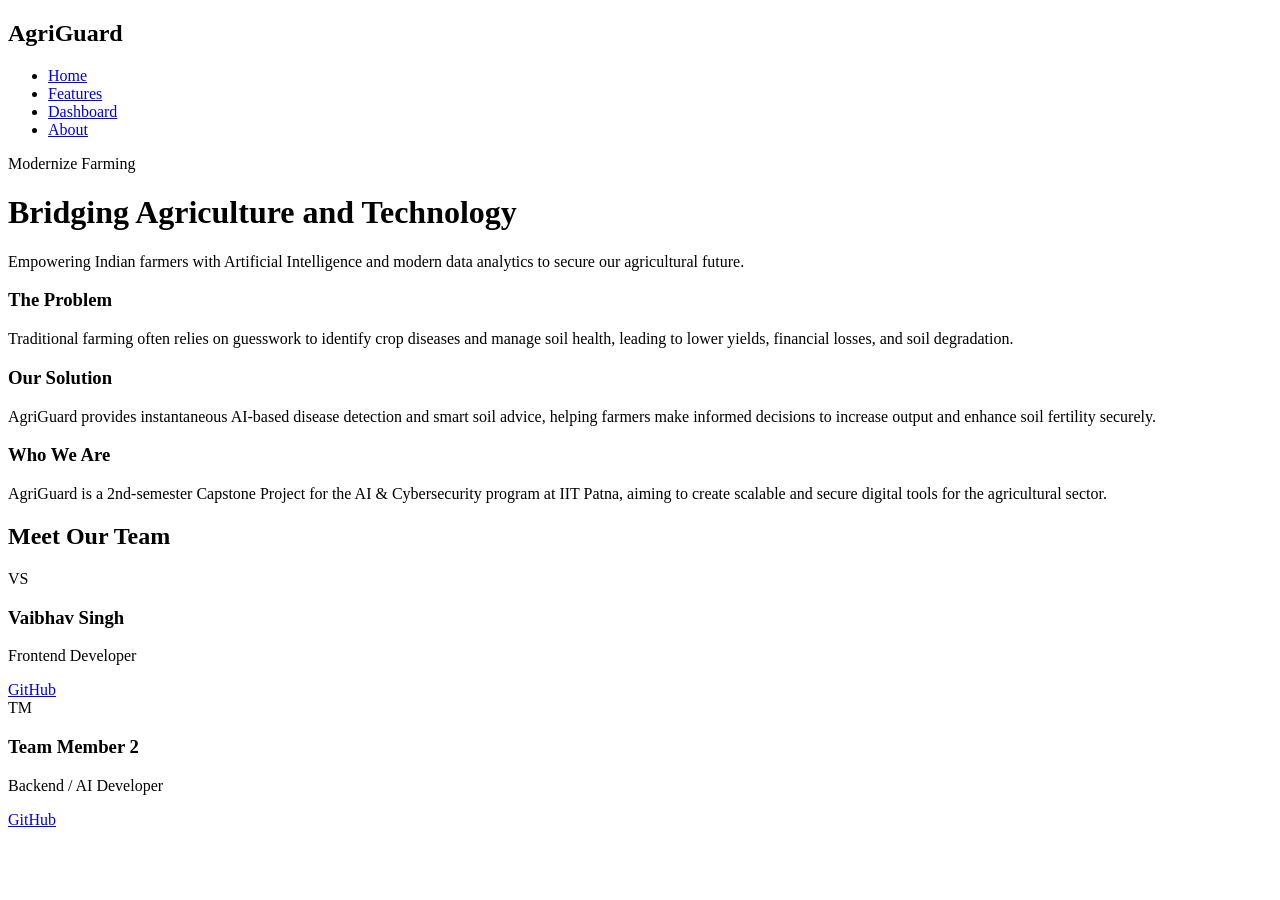
==== Frontend/about.html @ eecc4c0a "Create about.html" ====
<!DOCTYPE html>
<html lang="en">
<head>
    <meta charset="UTF-8">
    <meta name="viewport" content="width=device-width, initial-scale=1.0">
    <title>About Us - AgriGuard</title>
    <link rel="stylesheet" href="style.css">
    <link href="https://fonts.googleapis.com/css2?family=Poppins:wght@300;400;600&display=swap" rel="stylesheet">
</head>
<body>

    <nav class="navbar">
        <div class="logo">
            <h2>AgriGuard</h2>
        </div>
        <ul class="nav-links">
            <li><a href="index.html">Home</a></li>
            <li><a href="index.html#features">Features</a></li>
            <li><a href="dashboard.html">Dashboard</a></li>
            <li><a href="about.html">About</a></li>
        </ul>
    </nav>

    <div class="about-hero">
        <div class="hero-image"></div>
        <div class="hero-content">
            <span class="sub-title">Modernize Farming</span>
            <h1>Bridging <span class="highlight">Agriculture</span> and <span class="highlight">Technology</span></h1>
            <p>Empowering Indian farmers with Artificial Intelligence and modern data analytics to secure our agricultural future.</p>
        </div>
    </div>

    <div class="about-details-section">
        <div class="details-card">
            <h3>The Problem</h3>
            <p>Traditional farming often relies on guesswork to identify crop diseases and manage soil health, leading to lower yields, financial losses, and soil degradation.</p>
        </div>
        <div class="details-card">
            <h3>Our Solution</h3>
            <p>AgriGuard provides instantaneous AI-based disease detection and smart soil advice, helping farmers make informed decisions to increase output and enhance soil fertility securely.</p>
        </div>
        <div class="details-card">
            <h3>Who We Are</h3>
            <p>AgriGuard is a 2nd-semester Capstone Project for the AI & Cybersecurity program at IIT Patna, aiming to create scalable and secure digital tools for the agricultural sector.</p>
        </div>
    </div>

    <div class="team-section">
        <h2>Meet Our Team</h2>
        <div class="team-cards">
            
            <div class="team-card">
                <div class="avatar-circle">VS</div>
                <h3>Vaibhav Singh</h3>
                <p class="team-role">Frontend Developer</p>
                <a href="https://github.com/Vaibhav-Singh1008" target="_blank" class="git-btn">GitHub</a>
            </div>

            <div class="team-card">
                <div class="avatar-circle">TM</div>
                <h3>Team Member 2</h3>
                <p class="team-role">Backend / AI Developer</p>
                <a href="#" class="git-btn">GitHub</a>
            </div>

        </div>
    </div>

</body>
</html>
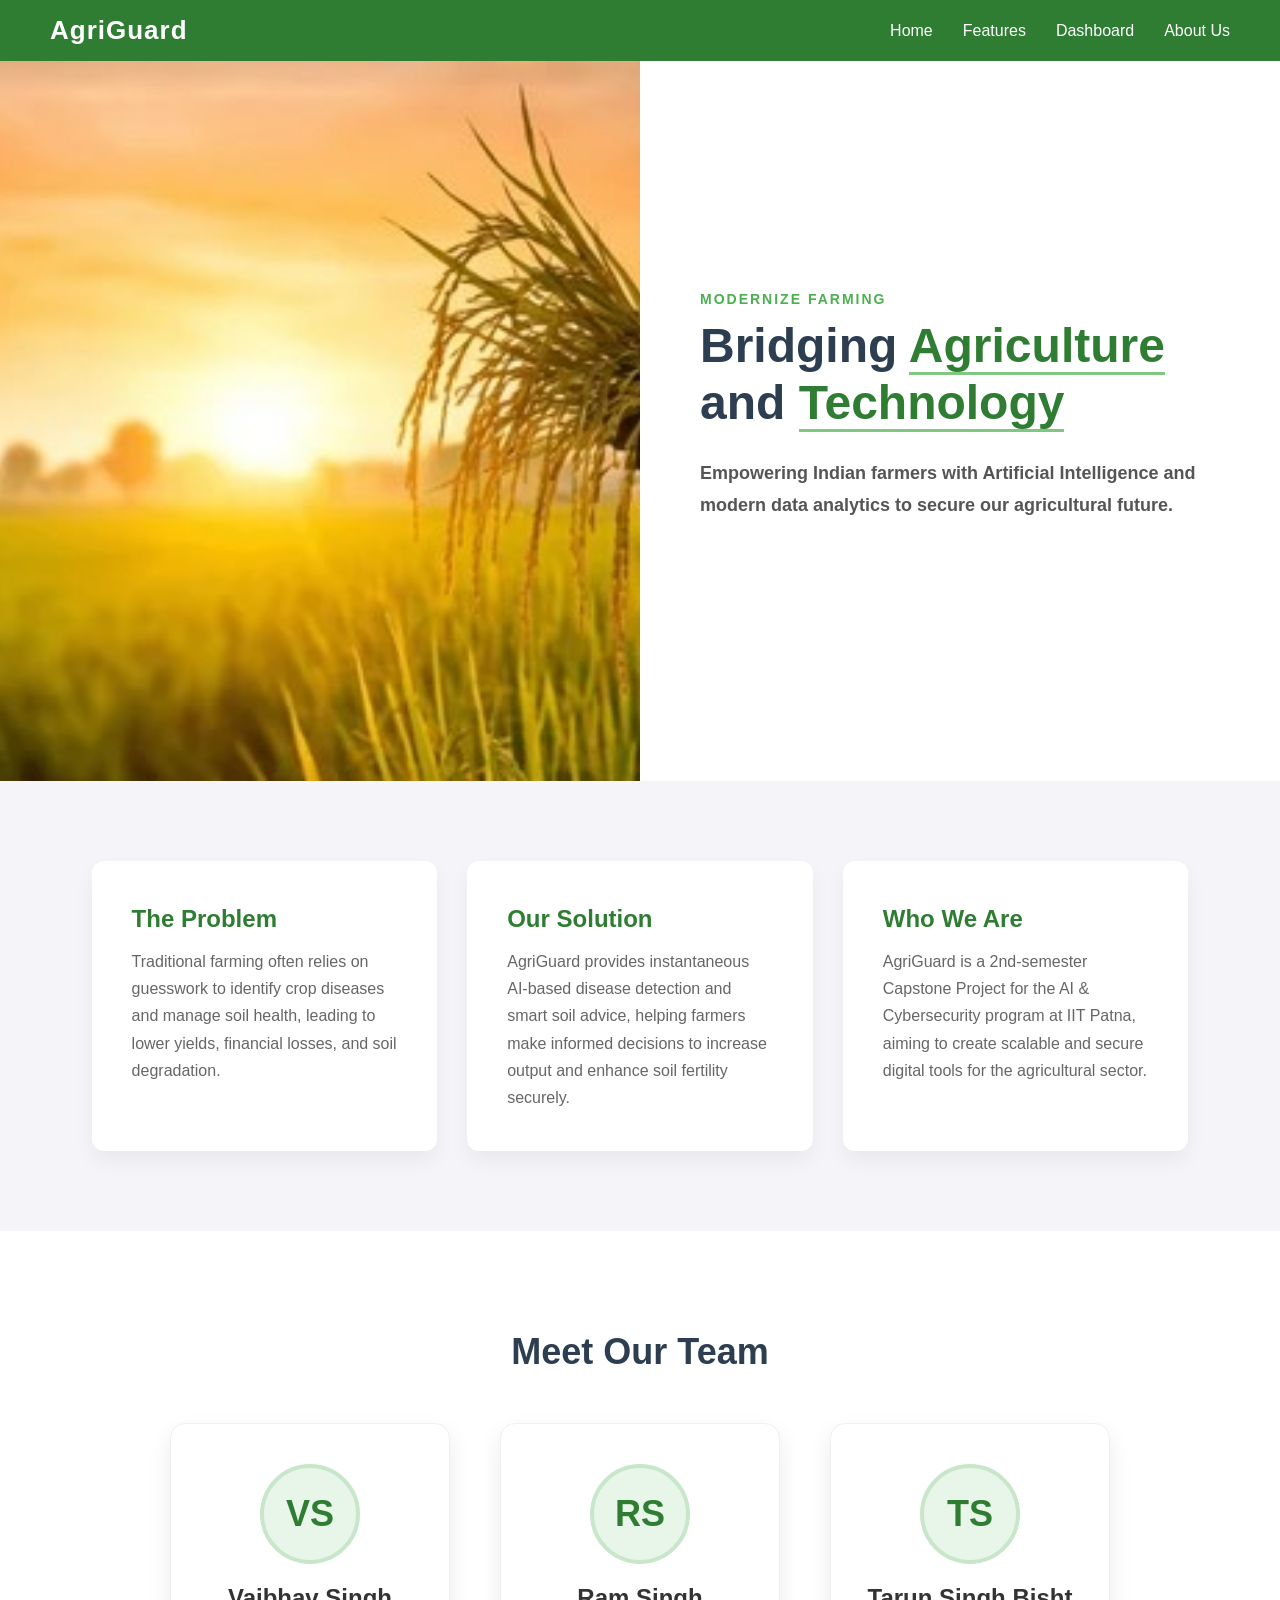
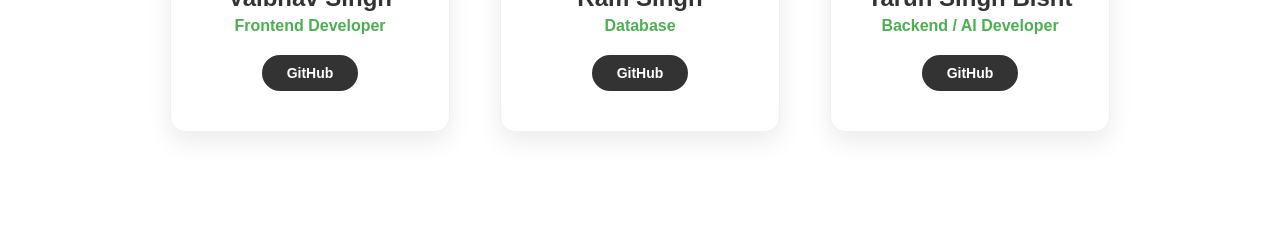
==== commit aef8942d: "Update about.html" ====
--- a/Frontend/about.html
+++ b/Frontend/about.html
@@ -17,7 +17,7 @@
             <li><a href="index.html">Home</a></li>
             <li><a href="index.html#features">Features</a></li>
             <li><a href="dashboard.html">Dashboard</a></li>
-            <li><a href="about.html">About</a></li>
+            <li><a href="about.html">About Us</a></li>
         </ul>
     </nav>
 
@@ -57,8 +57,15 @@
             </div>
 
             <div class="team-card">
-                <div class="avatar-circle">TM</div>
-                <h3>Team Member 2</h3>
+                <div class="avatar-circle">RS</div>
+                <h3>Ram Singh</h3>
+                <p class="team-role">Database</p>
+                <a href="#" class="git-btn">GitHub</a>
+            </div>
+
+            <div class="team-card">
+                <div class="avatar-circle">TS</div>
+                <h3>Tarun Singh Bisht</h3>
                 <p class="team-role">Backend / AI Developer</p>
                 <a href="#" class="git-btn">GitHub</a>
             </div>
--- a/Frontend/style.css
+++ b/Frontend/style.css
@@ -0,0 +1,466 @@
+* {
+    margin: 0;
+    padding: 0;
+    box-sizing: border-box;
+    font-family: Arial, sans-serif;
+}
+html {
+    scroll-behavior: smooth;
+}
+.navbar {
+    display: flex;
+    justify-content: space-between;
+    align-items: center;
+    background-color: #2e7d32;
+    padding: 15px 50px;
+}
+
+.logo h2 {
+    color: white;
+    font-size: 26px;
+    letter-spacing: 1px;
+}
+
+.nav-links {
+    list-style: none;
+    display: flex;
+}
+
+.nav-links li {
+    margin-left: 30px;
+}
+
+.nav-links a {
+    text-decoration: none;
+    color: white;
+    font-size: 16px;
+    transition: 0.3s;
+}
+
+.nav-links a:hover {
+    color: #c8e6c9;
+}
+
+.hero {
+    background-image: url('farm.jpg');
+    background-size: cover;
+    background-position: center;
+    height: 80vh;
+    display: flex;
+    justify-content: center;
+    align-items: center;
+    text-align: center;
+}
+
+.hero-content {
+    background-color: rgba(255, 255, 255, 0.6);
+    padding: 50px;
+    border-radius: 15px;
+    backdrop-filter: blur(10px);
+    width: 60%;
+}
+
+.hero-content h1 {
+    color: #1b5e20;
+    font-size: 48px;
+    margin-bottom: 15px;
+}
+
+.hero-content p {
+    color: #222;
+    font-size: 20px;
+    margin-bottom: 30px;
+    font-weight: bold;
+}
+
+.cta-btn {
+    background-color: #2e7d32;
+    color: white;
+    border: none;
+    padding: 15px 30px;
+    font-size: 18px;
+    border-radius: 5px;
+    cursor: pointer;
+    transition: 0.3s;
+}
+
+.cta-btn:hover {
+    background-color: #1b5e20;
+}
+.features {
+    padding: 60px 50px;
+    text-align: center;
+    background-color: #f9f9f9;
+}
+
+.features h2 {
+    color: #2e7d32;
+    font-size: 36px;
+    margin-bottom: 40px;
+}
+
+.card-container {
+    display: flex;
+    justify-content: space-between;
+}
+
+.card {
+    background-color: #c8e6d0;
+    width: 30%;
+    padding: 30px;
+    border-radius: 10px;
+    box-shadow: 0 4px 8px rgba(0, 0, 0, 0.1);
+    transition: 0.3s;
+}
+
+.card:hover {
+    transform: translateY(-10px);
+    box-shadow: 0 8px 16px rgba(0, 0, 0, 0.2);
+}
+
+.icon {
+    font-size: 50px;
+    margin-bottom: 15px;
+}
+
+.card h3 {
+    color: #333;
+    font-size: 24px;
+    margin-bottom: 15px;
+}
+
+.card p {
+    color: #666;
+    font-size: 16px;
+    line-height: 1.5;
+}
+.footer {
+    background-color: #1a1a1a;
+    color: white;
+    padding: 50px 50px 20px 50px;
+}
+
+.footer-top {
+    display: flex;
+    justify-content: space-between;
+    margin-bottom: 30px;
+}
+
+.footer-left h2 {
+    color: #4caf50;
+    font-size: 28px;
+    margin-bottom: 10px;
+}
+
+.footer-left p {
+    color: #ccc;
+    font-size: 16px;
+}
+
+.footer-center h3 {
+    margin-bottom: 15px;
+    font-size: 18px;
+}
+
+.footer-center ul {
+    list-style: none;
+}
+
+.footer-center ul li {
+    margin-bottom: 10px;
+}
+
+.footer-center ul li a {
+    color: #ccc;
+    text-decoration: none;
+    transition: 0.3s;
+}
+
+.footer-center ul li a:hover {
+    color: white;
+}
+
+.footer-right .social-icon {
+    font-size: 25px;
+    margin-left: 15px;
+    cursor: pointer;
+}
+.dashboard-container {
+    padding: 50px;
+    background-color: #f4f4f9;
+    min-height: 80vh;
+}
+
+.dash-title {
+    text-align: center;
+    color: #2e7d32;
+    margin-bottom: 40px;
+    font-size: 32px;
+}
+
+.dash-grid {
+    display: flex;
+    justify-content: center;
+    gap: 40px;
+}
+
+.dash-card {
+    background-color: white;
+    padding: 30px;
+    border-radius: 10px;
+    box-shadow: 0 4px 8px rgba(0, 0, 0, 0.1);
+    width: 40%;
+}
+
+.dash-card h2 {
+    color: #333;
+    margin-bottom: 20px;
+    text-align: center;
+}
+
+.upload-box {
+    border: 2px dashed #4caf50;
+    padding: 60px 20px;
+    text-align: center;
+    margin-bottom: 20px;
+    cursor: pointer;
+    background-color: #e8f5e9;
+    border-radius: 5px;
+}
+
+.upload-box span {
+    font-size: 18px;
+    color: #2e7d32;
+    font-weight: bold;
+}
+
+.soil-form {
+    display: flex;
+    flex-direction: column;
+}
+
+.soil-form label {
+    margin-bottom: 5px;
+    font-weight: bold;
+    color: #555;
+    margin-top: 5px;
+}
+
+.soil-form input {
+    padding: 10px;
+    margin-bottom: 15px;
+    border: 1px solid #ccc;
+    border-radius: 5px;
+    font-size: 16px;
+}
+
+.predict-btn {
+    background-color: #2e7d32;
+    color: white;
+    border: none;
+    padding: 12px;
+    font-size: 16px;
+    border-radius: 5px;
+    cursor: pointer;
+    width: 100%;
+    font-weight: bold;
+}
+
+.predict-btn:hover {
+    background-color: #1b5e20;
+}.soil-form select {
+    padding: 10px;
+    margin-bottom: 15px;
+    border: 1px solid #ccc;
+    border-radius: 5px;
+    font-size: 16px;
+    background-color: white;
+}
+
+.ai-chat-box {
+    margin-top: 20px;
+    padding: 15px;
+    background-color: #e3f2fd;
+    border-left: 5px solid #1976d2;
+    border-radius: 5px;
+}
+
+.ai-chat-box h4 {
+    color: #1976d2;
+    margin-bottom: 5px;
+    font-size: 16px;
+}
+
+.ai-chat-box p {
+    color: #333;
+    font-size: 15px;
+    line-height: 1.4;
+}
+body {
+    background-color: #f9fbf9;
+}
+
+.about-hero {
+    display: flex;
+    min-height: 80vh;
+    background-color: white;
+    overflow: hidden;
+}
+
+.hero-image {
+    width: 50%;
+    background-image: url('about.jpg');
+    background-size: cover;
+    background-position: center;
+    position: relative;
+}
+
+.hero-content {
+    width: 50%;
+    padding: 80px 60px;
+    display: flex;
+    flex-direction: column;
+    justify-content: center;
+    background-color: white;
+}
+
+.sub-title {
+    color: #4caf50;
+    text-transform: uppercase;
+    font-weight: bold;
+    font-size: 14px;
+    letter-spacing: 2px;
+    margin-bottom: 10px;
+}
+
+.hero-content h1 {
+    font-size: 48px;
+    color: #2c3e50;
+    line-height: 1.2;
+    margin-bottom: 25px;
+}
+
+.highlight {
+    color: #2e7d32;
+    border-bottom: 3px solid #81c784;
+}
+
+.hero-content p {
+    font-size: 18px;
+    color: #555;
+    line-height: 1.8;
+    max-width: 600px;
+}
+
+.about-details-section {
+    display: flex;
+    justify-content: center;
+    gap: 30px;
+    padding: 80px 5%;
+    background-color: #f4f4f9;
+}
+
+.details-card {
+    background-color: white;
+    padding: 40px;
+    border-radius: 12px;
+    width: 30%;
+    box-shadow: 0 10px 20px rgba(0,0,0,0.05);
+    transition: 0.3s;
+    border-top: 4px solid white;
+}
+
+.details-card:hover {
+    transform: translateY(-8px);
+    border-top: 4px solid #4caf50;
+}
+
+.details-card h3 {
+    color: #2e7d32;
+    margin-bottom: 15px;
+    font-size: 24px;
+}
+
+.details-card p {
+    color: #666;
+    font-size: 16px;
+    line-height: 1.7;
+}
+
+.team-section {
+    padding: 100px 5%;
+    text-align: center;
+    background-color: white;
+}
+
+.team-section h2 {
+    color: #2c3e50;
+    font-size: 36px;
+    margin-bottom: 50px;
+}
+
+.team-cards {
+    display: flex;
+    justify-content: center;
+    gap: 50px;
+}
+
+.team-card {
+    background-color: white;
+    padding: 40px 30px;
+    border-radius: 15px;
+    width: 280px;
+    box-shadow: 0 10px 25px rgba(0,0,0,0.08);
+    transition: 0.4s;
+    border: 1px solid #f0f0f0;
+}
+
+.team-card:hover {
+    transform: translateY(-10px) scale(1.02);
+    box-shadow: 0 15px 35px rgba(46, 125, 50, 0.15);
+}
+
+.avatar-circle {
+    width: 100px;
+    height: 100px;
+    background-color: #e8f5e9;
+    color: #2e7d32;
+    border-radius: 50%;
+    display: flex;
+    align-items: center;
+    justify-content: center;
+    font-size: 36px;
+    font-weight: bold;
+    margin: 0 auto 20px auto;
+    border: 4px solid #c8e6c9;
+}
+
+.team-card h3 {
+    color: #333;
+    font-size: 24px;
+    margin-bottom: 5px;
+}
+
+.team-role {
+    color: #4caf50;
+    font-weight: bold;
+    font-size: 16px;
+    margin-bottom: 20px;
+}
+
+.git-btn {
+    display: inline-block;
+    padding: 10px 25px;
+    background-color: #333;
+    color: white;
+    text-decoration: none;
+    border-radius: 25px;
+    font-size: 14px;
+    font-weight: bold;
+    transition: 0.3s;
+}
+
+.git-btn:hover {
+    background-color: #2e7d32;
+    transform: translateY(-2px);
+}
